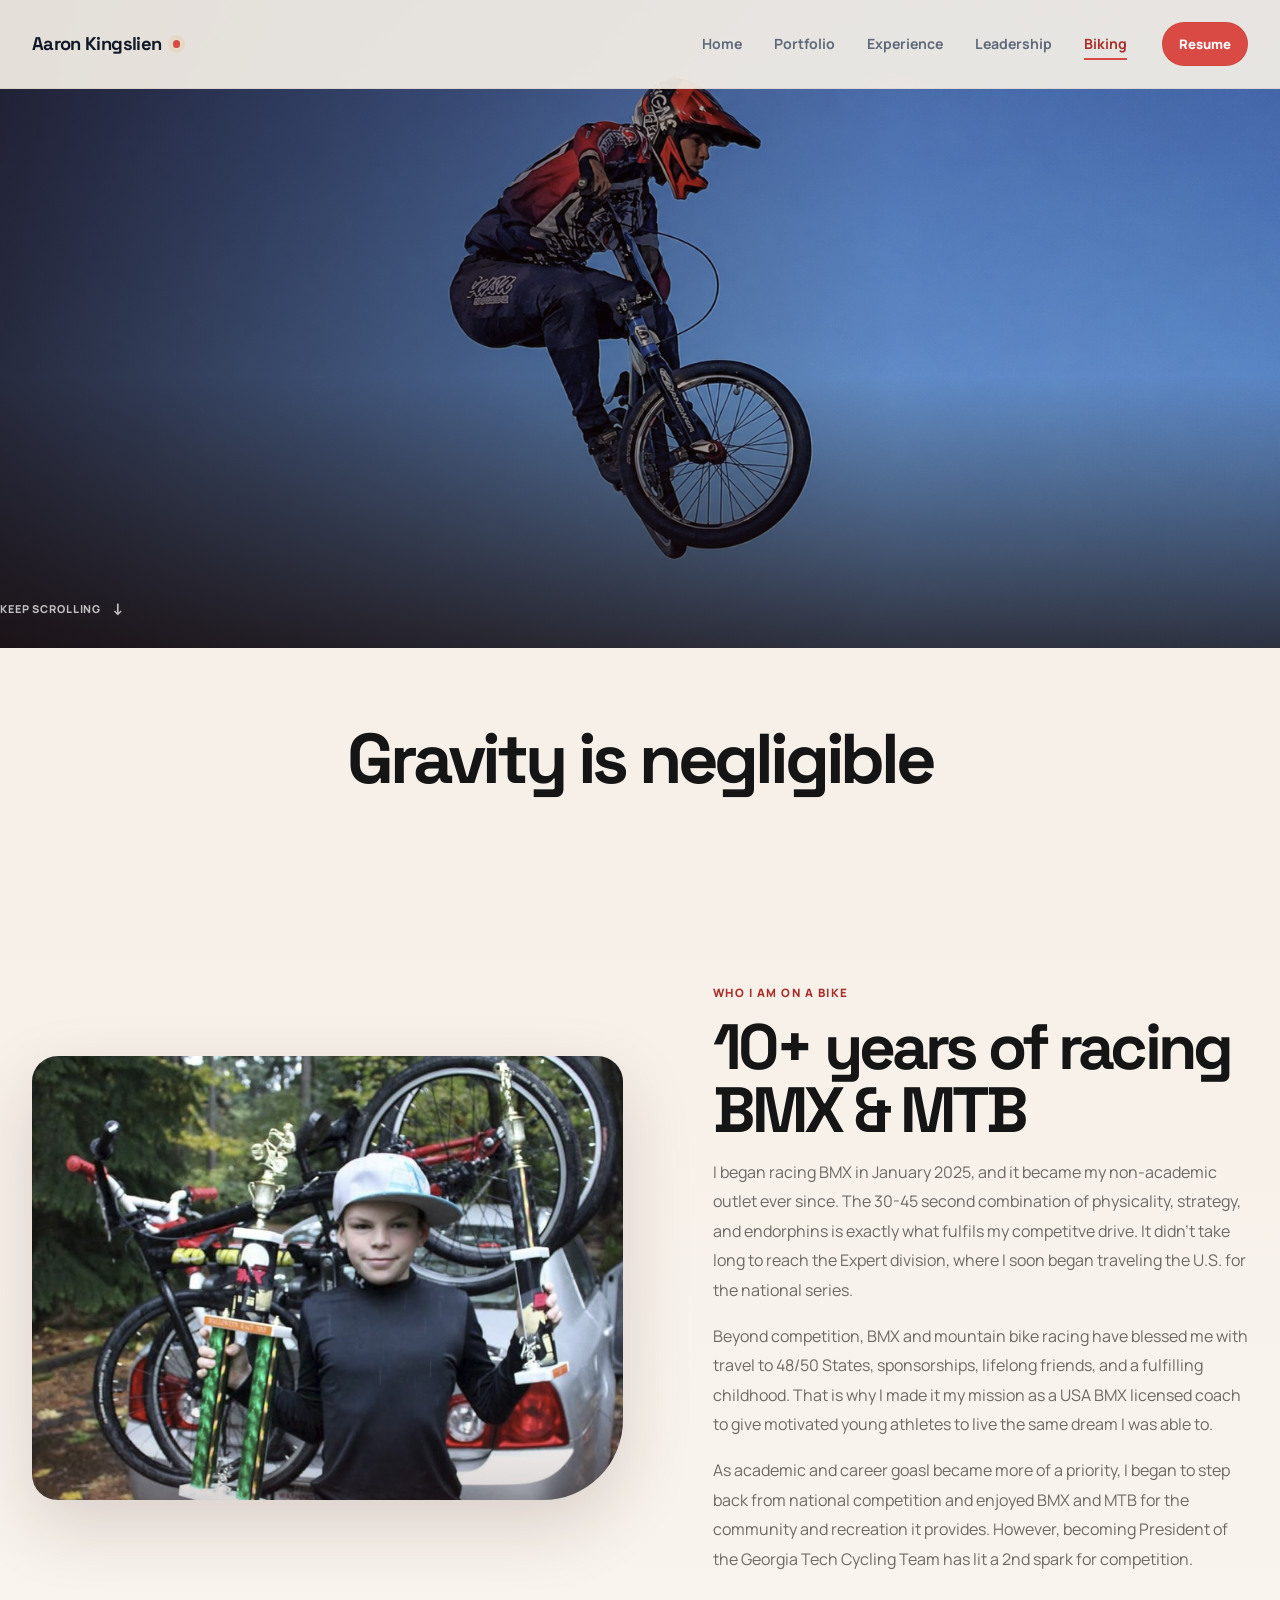
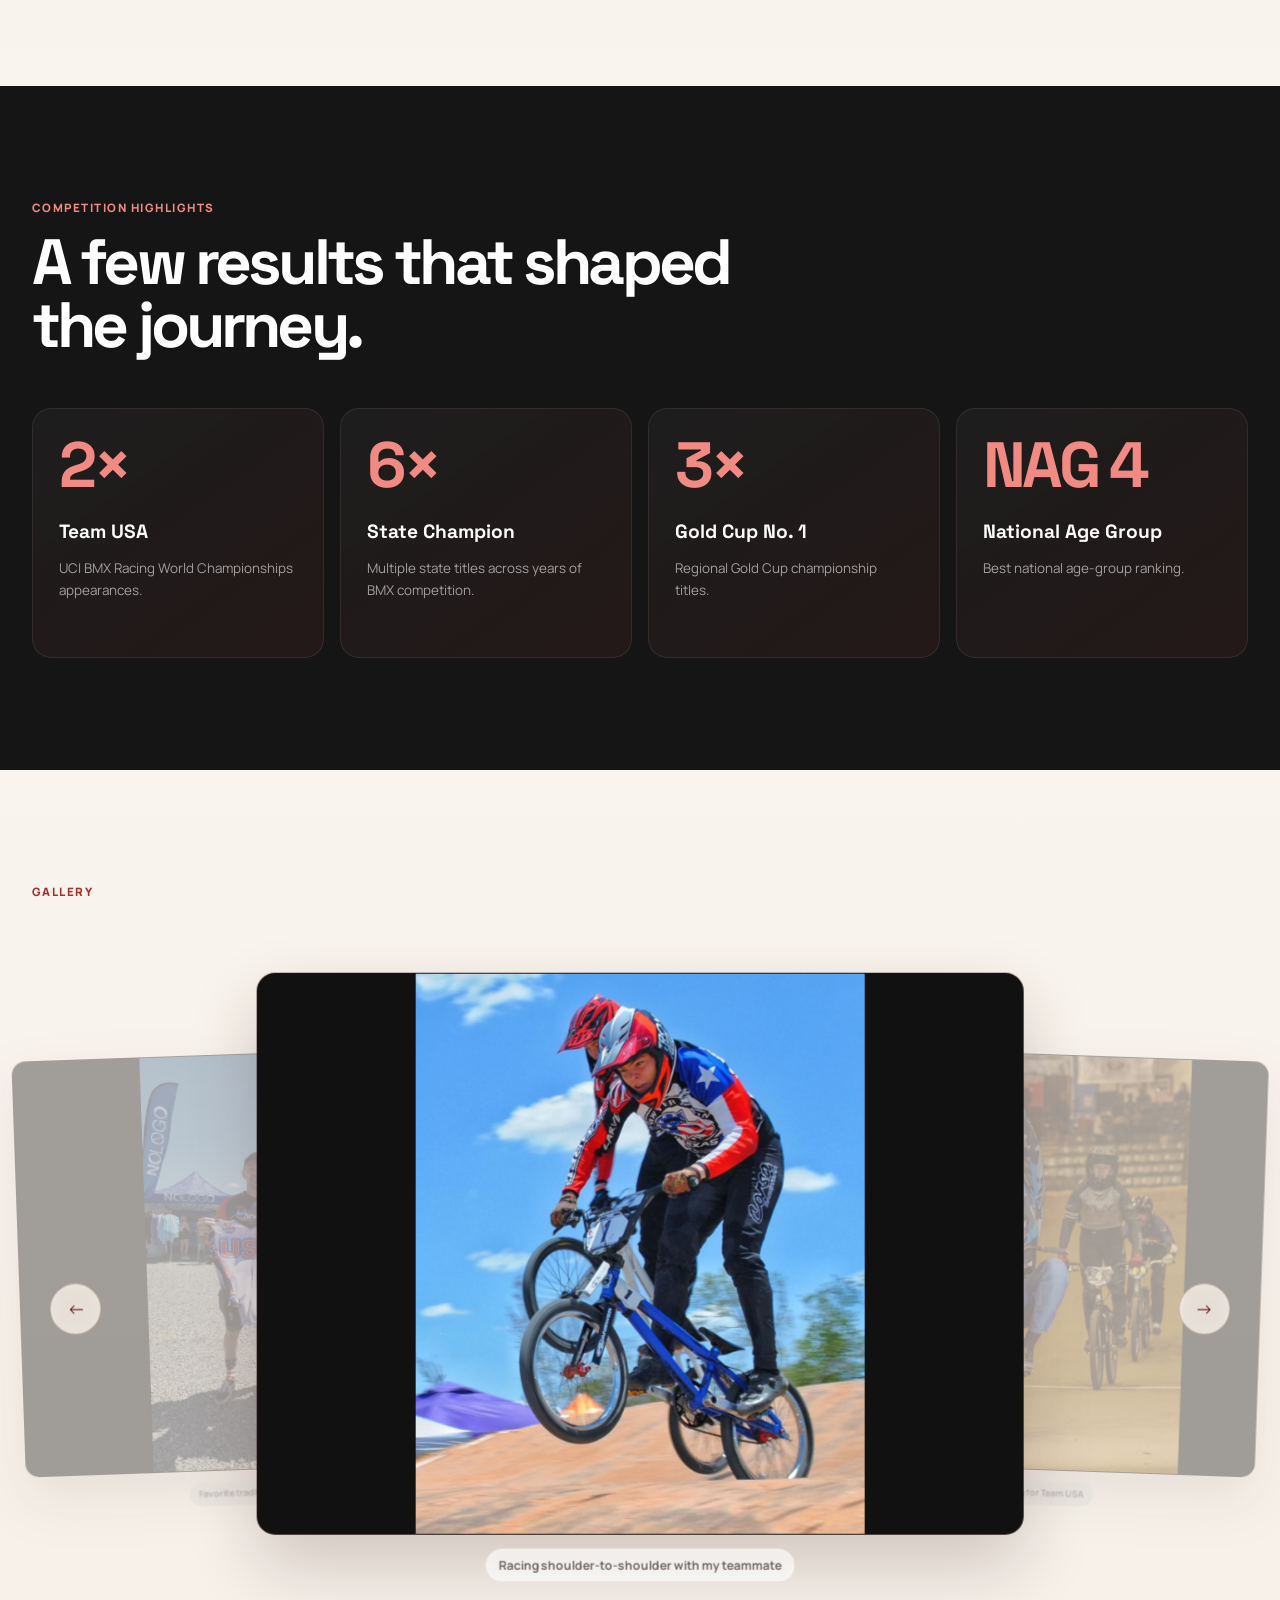
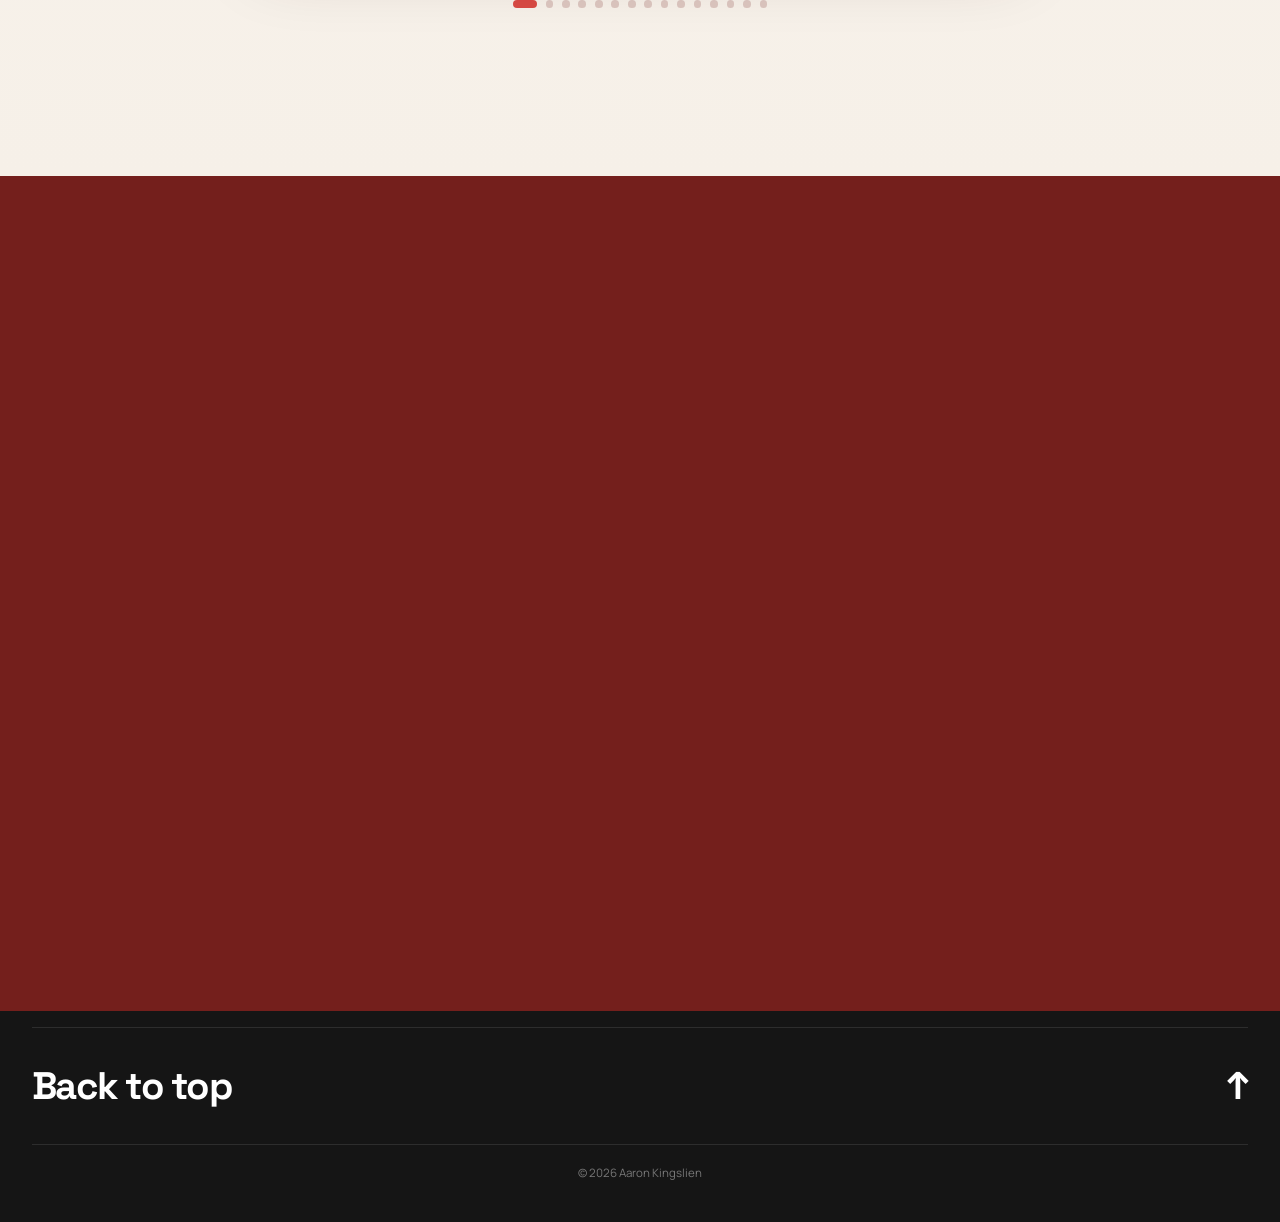
==== biking/index.html @ 7bcaa2c6 "Uploaded from VS Code" ====
<!DOCTYPE html>
<html lang="en">
<head>
    <meta charset="UTF-8">

    <meta
        name="viewport"
        content="width=device-width, initial-scale=1.0"
    >

    <meta
        name="description"
        content="Aaron Kingslien BMX and mountain biking highlights, competition history, riding gallery, and YouTube passion project."
    >

    <title>Biking | Aaron Kingslien</title>

    <link rel="preconnect" href="https://fonts.googleapis.com">
    <link rel="preconnect" href="https://fonts.gstatic.com" crossorigin>

    <link
        href="https://fonts.googleapis.com/css2?family=Manrope:wght@400;500;600;700&family=Space+Grotesk:wght@500;600;700&display=swap"
        rel="stylesheet"
    >

    <link rel="stylesheet" href="../style.css">
    <link rel="stylesheet" href="../mediaqueries.css">
    <link rel="stylesheet" href="./biking.css">

    <script src="../script.js" defer></script>
    <script src="./biking.js" defer></script>
</head>

<body class="biking-page">
    <a class="skip-link" href="#main-content">
        Skip to main content
    </a>

    <header class="site-header biking-header" id="site-header">
        <nav class="navbar container" aria-label="Primary navigation">
            <a class="site-logo" href="../" aria-label="Aaron Kingslien home">
                <span class="site-logo__name">Aaron Kingslien</span>
                <span class="site-logo__mark" aria-hidden="true"></span>
            </a>

            <button
                class="menu-toggle"
                type="button"
                aria-label="Open navigation menu"
                aria-expanded="false"
                aria-controls="primary-menu"
            >
                <span></span>
                <span></span>
                <span></span>
            </button>

            <div class="nav-menu" id="primary-menu">
                <ul class="nav-links">
                    <li><a class="nav-link" href="../">Home</a></li>
                    <li><a class="nav-link" href="../portfolio/">Portfolio</a></li>
                    <li><a class="nav-link" href="../experience/">Experience</a></li>
                    <li><a class="nav-link" href="../leadership/">Leadership</a></li>
                    <li>
                        <a
                            class="nav-link active"
                            href="./"
                            aria-current="page"
                        >
                            Biking
                        </a>
                    </li>
                </ul>

                <a
                    class="nav-resume"
                    href="../assets/Aaron_Kingslien_Resume.pdf"
                    target="_blank"
                    rel="noopener noreferrer"
                >
                    Resume
                </a>
            </div>
        </nav>
    </header>

    <main id="main-content">

        <!-- =====================================================
             HERO IMAGE
        ====================================================== -->

        <section class="bike-hero" id="top">
            <div class="bike-hero__image-wrap">
                <img
                    class="bike-hero__image"
                    src="../assets/Profile_Expanded.png"
                    alt="Aaron Kingslien racing BMX"
                >

                <div class="bike-hero__overlay" aria-hidden="true"></div>

                <a
                    class="bike-hero__scroll"
                    href="#bike-story"
                    aria-label="Scroll to biking story"
                >
                    <span>Keep scrolling</span>
                    <span class="bike-hero__scroll-arrow" aria-hidden="true">↓</span>
                </a>
            </div>
        </section>

         <!-- =====================================================
             HERO STATEMENT
        ====================================================== -->

        <section class="bike-statement">
            <div class="container">
                <h1>
                    Gravity is negligible
                </h1>
            </div>
        </section>

        <!-- =====================================================
             WHO I AM ON A BIKE
        ====================================================== -->

        <section class="bike-story section" id="bike-story">
            <div class="container">
                <div class="bike-story__layout">

                    <div class="bike-story__visual reveal">
                        <figure class="bike-story__image-wrap">
                            <img
                                class="bike-story__image"
                                src="../assets/Little_Aaron_BMX.png"
                                alt="Aaron Kingslien riding BMX"
                                loading="lazy"
                            >
                        </figure>
                    </div>

                    <div class="bike-story__content reveal">
                        <p class="bike-section-kicker">
                            Who I am on a bike
                        </p>

                        <h2>
                            10+ years of racing BMX & MTB
                        </h2>

                        <p>
                            I began racing BMX in January 2025, and it became my non-academic
                            outlet ever since. The 30-45 second combination of physicality, strategy,
                            and endorphins is exactly what fulfils my competitve drive. It didn't take
                            long to reach the Expert division, where I soon began traveling the U.S.
                            for the national series.
                        </p>

                        <p>
                            Beyond competition, BMX and mountain bike racing have blessed me with
                            travel to 48/50 States, sponsorships, lifelong friends, and a fulfilling childhood.
                            That is why I made it my mission as a USA BMX licensed coach to give
                            motivated young athletes to live the same dream I was able to.
                        </p>

                        <p>
                            As academic and career goasl became more of a priority, I began to step back
                            from national competition and enjoyed BMX and MTB for the community and
                            recreation it provides. However, becoming President of the Georgia Tech
                            Cycling Team has lit a 2nd spark for competition.
                        </p>
                    </div>

                </div>
            </div>
        </section>


        <!-- =====================================================
             COMPETITION HIGHLIGHTS
        ====================================================== -->

        <section class="bike-highlights section">
            <div class="container">
                <div class="bike-section-heading reveal">
                    <p class="bike-section-kicker">
                        Competition highlights
                    </p>

                    <h2>
                        A few results that shaped the journey.
                    </h2>
                </div>

                <div class="bike-highlights__grid">

                    <article class="bike-highlight-card reveal">
                        <span class="bike-highlight-card__value">
                            2×
                        </span>

                        <h3>
                            Team USA
                        </h3>

                        <p>
                            UCI BMX Racing World Championships appearances.
                        </p>
                    </article>

                    <article class="bike-highlight-card reveal">
                        <span class="bike-highlight-card__value">
                            6×
                        </span>

                        <h3>
                            State Champion
                        </h3>

                        <p>
                            Multiple state titles across years of BMX competition.
                        </p>
                    </article>

                    <article class="bike-highlight-card reveal">
                        <span class="bike-highlight-card__value">
                            3×
                        </span>

                        <h3>
                            Gold Cup No. 1
                        </h3>

                        <p>
                            Regional Gold Cup championship titles.
                        </p>
                    </article>

                    <article class="bike-highlight-card reveal">
                        <span class="bike-highlight-card__value">
                            NAG 4
                        </span>

                        <h3>
                            National Age Group
                        </h3>

                        <p>
                            Best national age-group ranking.
                        </p>
                    </article>

                </div>
            </div>
        </section>


        <!-- =====================================================
             GALLERY
        ====================================================== -->

        <section class="bike-gallery section">
            <div class="container">
                <div class="bike-section-heading reveal">
                    <p class="bike-section-kicker">
                        Gallery
                    </p>
                </div>

                <div
                    class="bike-carousel reveal"
                    data-bike-carousel
                    aria-label="Biking photo gallery"
                >
                    <button
                        class="bike-carousel__button bike-carousel__button--previous"
                        type="button"
                        aria-label="Show previous image"
                        data-bike-previous
                    >
                        ←
                    </button>

                    <div class="bike-carousel__stage">

                        <figure class="bike-carousel__slide is-active">
                            <div class="bike-carousel__image-wrap">
                                <img
                                    src="../assets/BMX_Battle_With_Trevor.jpg"
                                    alt="BMX race action"
                                    loading="lazy"
                                >
                            </div>

                            <figcaption>
                                Racing shoulder-to-shoulder with my teammate
                            </figcaption>
                        </figure>

                        <figure class="bike-carousel__slide is-next">
                            <div class="bike-carousel__image-wrap">
                                <img
                                    src="../assets/BMX_Worlds_Qualfier_Finish_Line.jpg"
                                    alt="Georgia Tech Cycling"
                                    loading="lazy"
                                >
                            </div>

                            <figcaption>
                                Crossing the finish line after qualifying for Team USA
                            </figcaption>
                        </figure>

                        <figure class="bike-carousel__slide is-hidden">
                            <div class="bike-carousel__image-wrap">
                                <img
                                    src="../assets/Team_GHY.jpg"
                                    alt="BMX coaching"
                                    loading="lazy"
                                >
                            </div>

                            <figcaption>
                                My first Team/Sponsor: GHY Bikes
                            </figcaption>
                        </figure>

                        <figure class="bike-carousel__slide is-hidden">
                            <div class="bike-carousel__image-wrap">
                                <img
                                    src="../assets/Capital_City_Jumping_Over_Kids_Image.png"
                                    alt="Mountain biking and BMX riding"
                                    loading="lazy"
                                >
                            </div>

                            <figcaption>
                                Fulfilling a reccomendation after a coaching session
                            </figcaption>
                        </figure>

                        <figure class="bike-carousel__slide is-previous">
                            <div class="bike-carousel__image-wrap">
                                <img
                                    src="../assets/BMX_Oklahoma_Pro_Set_Jump.jpg"
                                    alt="Cycling competition"
                                    loading="lazy"
                                >
                            </div>

                            <figcaption>
                                My First Gold Cup Championship Title
                            </figcaption>
                        </figure>

                        <figure class="bike-carousel__slide is-previous">
                            <div class="bike-carousel__image-wrap">
                                <img
                                    src="../assets/BMX_With_Mom_1.jpg"
                                    alt="Cycling competition"
                                    loading="lazy"
                                >
                            </div>

                            <figcaption>
                                Biggest accomplishment: convincing my mom to ride the track
                            </figcaption>
                        </figure>

                        <figure class="bike-carousel__slide is-previous">
                            <div class="bike-carousel__image-wrap">
                                <img
                                    src="../assets/First_Year_On_Cruiser_Manual.jpg"
                                    alt="Cycling competition"
                                    loading="lazy"
                                >
                            </div>

                            <figcaption>
                                Learning how to manual (wheelie) on the race track
                            </figcaption>
                        </figure>

                        <figure class="bike-carousel__slide is-previous">
                            <div class="bike-carousel__image-wrap">
                                <img
                                    src="../assets/GHY_Bermsled_Race.JPG"
                                    alt="Cycling competition"
                                    loading="lazy"
                                >
                            </div>

                            <figcaption>
                                Riding as a poop emoji for a Halloween Race
                            </figcaption>
                        </figure>

                        <figure class="bike-carousel__slide is-previous">
                            <div class="bike-carousel__image-wrap">
                                <img
                                    src="../assets/Corner_With_Ian.JPG"
                                    alt="Cycling competition"
                                    loading="lazy"
                                >
                            </div>

                            <figcaption>
                                Cornering action shot
                            </figcaption>
                        </figure>

                        <figure class="bike-carousel__slide is-previous">
                            <div class="bike-carousel__image-wrap">
                                <img
                                    src="../assets/Muddy_Seatac_Halloween_Race_1.JPG"
                                    alt="Cycling competition"
                                    loading="lazy"
                                >
                            </div>

                            <figcaption>
                                Rain or shine
                            </figcaption>
                        </figure>

                        <figure class="bike-carousel__slide is-previous">
                            <div class="bike-carousel__image-wrap">
                                <img
                                    src="../assets/Redmond_Bike_Park_16.jpg"
                                    alt="Cycling competition"
                                    loading="lazy"
                                >
                            </div>

                            <figcaption>
                                In the woods
                            </figcaption>
                        </figure>

                        <figure class="bike-carousel__slide is-previous">
                            <div class="bike-carousel__image-wrap">
                                <img
                                    src="../assets/Snowy_National_Win.jpg"
                                    alt="Cycling competition"
                                    loading="lazy"
                                >
                            </div>

                            <figcaption>
                                Or even in the snow
                            </figcaption>
                        </figure>

                        <figure class="bike-carousel__slide is-previous">
                            <div class="bike-carousel__image-wrap">
                                <img
                                    src="../assets/Good_Gate_Form.jpg"
                                    alt="Cycling competition"
                                    loading="lazy"
                                >
                            </div>

                            <figcaption>
                                How we start our races
                            </figcaption>
                        </figure>

                        <figure class="bike-carousel__slide is-previous">
                            <div class="bike-carousel__image-wrap">
                                <img
                                    src="../assets/Texas_Double_State_Champion.jpg"
                                    alt="Cycling competition"
                                    loading="lazy"
                                >
                            </div>

                            <figcaption>
                                Doubling up Texas State Championships
                            </figcaption>
                        </figure>

                        <figure class="bike-carousel__slide is-previous">
                            <div class="bike-carousel__image-wrap">
                                <img
                                    src="../assets/2024_BMX_Worlds_France.jpg"
                                    alt="Cycling competition"
                                    loading="lazy"
                                >
                            </div>

                            <figcaption>
                                Favorite tradition: world championship jersey swap
                            </figcaption>
                        </figure>

                    </div>

                    <button
                        class="bike-carousel__button bike-carousel__button--next"
                        type="button"
                        aria-label="Show next image"
                        data-bike-next
                    >
                        →
                    </button>

                    <div
                        class="bike-carousel__dots"
                        data-bike-dots
                        aria-label="Gallery image position"
                    ></div>
                </div>
            </div>
        </section>


        <!-- =====================================================
             YOUTUBE
        ====================================================== -->

        <section class="bike-youtube section">
            <div class="container">
                <div class="bike-youtube__card reveal">

                    <div class="bike-youtube__content">
                        <p class="bike-section-kicker">
                            YouTube
                        </p>

                        <h2>
                            A passion project built around riding.
                        </h2>

                        <p>
                            When I first started racing the national series, I used
                            gopro footage to track my race weekends, trying my best to
                            capture my greatest wins (and crashes). After a 9 year hiatus,
                            I am finally making my return, documenting my attempt to get back
                            to where I once in BMX while sharing my journey in collegiate MTB
                            racing. It is a creative project first and foremost, which is something
                            I do out of the love of the sport and the process of documenting it.
                        </p>

                        <a
                            class="bike-youtube__link"
                            href="https://www.youtube.com/@AaronKingslienBMX"
                            target="_blank"
                            rel="noopener noreferrer"
                        >
                            Visit Aaron Kingslien BMX
                            <span aria-hidden="true">↗</span>
                        </a>
                    </div>

                    <div class="bike-youtube__graphic" aria-hidden="true">
                        <span class="bike-youtube__play">
                            ▶
                        </span>
                    </div>

                </div>
            </div>
        </section>

    </main>


    <!-- =====================================================
         BACK TO TOP
    ====================================================== -->

    <footer class="bike-footer">
        <div class="container">
            <a class="bike-back-to-top" href="#top">
                <span>Back to top</span>
                <span aria-hidden="true">↑</span>
            </a>

            <p>
                © <span id="current-year">2026</span> Aaron Kingslien
            </p>
        </div>
    </footer>
</body>
</html>
---- style.css ----
/* =========================================================
   AARON KINGSLIEN — SHARED WEBSITE STYLES
   ========================================================= */


/* -------------------------
   DESIGN VARIABLES
------------------------- */

:root {
    --color-background: #f7f8fa;
    --color-surface: #ffffff;
    --color-surface-soft: #edf1f5;
    --color-text: #111827;
    --color-text-soft: #606979;
    --color-text-light: #7d8796;
    --color-border: #dce2e9;
    --color-border-dark: #bbc5d1;

    --color-primary: #17365f;
    --color-primary-light: #285784;
    --color-primary-dark: #071625;
    --color-accent: #d5aa32;

    --color-white: #ffffff;

    --font-body: "Manrope", sans-serif;
    --font-heading: "Space Grotesk", sans-serif;

    --container-width: 1240px;
    --container-padding: 2rem;

    --section-spacing: 7rem;

    --radius-small: 0.75rem;
    --radius-medium: 1.25rem;
    --radius-large: 2rem;

    --shadow-small:
        0 12px 30px rgba(15, 35, 55, 0.07);

    --shadow-medium:
        0 24px 60px rgba(15, 35, 55, 0.12);

    --shadow-large:
        0 32px 80px rgba(15, 35, 55, 0.15);

    --transition-fast: 180ms ease;
    --transition-standard: 320ms cubic-bezier(0.2, 0.7, 0.2, 1);
}


/* -------------------------
   RESET
------------------------- */

*,
*::before,
*::after {
    box-sizing: border-box;
    margin: 0;
    padding: 0;
}

html {
    scroll-behavior: smooth;
    scroll-padding-top: 6rem;
}

body {
    min-width: 320px;
    overflow-x: hidden;
    background: var(--color-background);
    color: var(--color-text);
    font-family: var(--font-body);
    font-size: 1rem;
    line-height: 1.7;
    -webkit-font-smoothing: antialiased;
    text-rendering: optimizeLegibility;
}

body.menu-open {
    overflow: hidden;
}

img,
picture,
svg,
video {
    display: block;
    max-width: 100%;
}

button,
input,
textarea,
select {
    font: inherit;
}

button {
    border: 0;
}

a {
    color: inherit;
    text-decoration: none;
}

ul,
ol {
    list-style: none;
}

::selection {
    background: var(--color-primary);
    color: var(--color-white);
}


/* -------------------------
   ACCESSIBILITY
------------------------- */

.skip-link {
    position: fixed;
    top: 1rem;
    left: 1rem;
    z-index: 9999;
    padding: 0.8rem 1rem;
    border-radius: var(--radius-small);
    background: var(--color-primary-dark);
    color: var(--color-white);
    font-weight: 700;
    transform: translateY(-180%);
    transition: transform var(--transition-fast);
}

.skip-link:focus {
    transform: translateY(0);
}

:focus-visible {
    outline: 3px solid rgba(213, 170, 50, 0.65);
    outline-offset: 4px;
}


/* -------------------------
   GLOBAL LAYOUT
------------------------- */

.container {
    width: min(
        calc(100% - (var(--container-padding) * 2)),
        var(--container-width)
    );
    margin-inline: auto;
}

.section {
    position: relative;
    padding-block: var(--section-spacing);
}

.eyebrow {
    display: flex;
    align-items: center;
    gap: 0.75rem;
    margin-bottom: 1rem;
    color: var(--color-primary-light);
    font-size: 0.76rem;
    font-weight: 800;
    letter-spacing: 0.15em;
    line-height: 1.4;
    text-transform: uppercase;
}

.eyebrow::before {
    width: 2rem;
    height: 2px;
    background: var(--color-accent);
    content: "";
}

.section-heading {
    max-width: 790px;
    margin-bottom: 3.25rem;
}

.section-heading--split {
    display: grid;
    grid-template-columns: minmax(0, 1.1fr) minmax(280px, 0.75fr);
    gap: 5rem;
    align-items: end;
    max-width: none;
}

.section-title {
    max-width: 850px;
    font-family: var(--font-heading);
    font-size: clamp(2.4rem, 4.2vw, 4.2rem);
    font-weight: 600;
    letter-spacing: -0.055em;
    line-height: 1.03;
}

.section-summary {
    max-width: 650px;
    color: var(--color-text-soft);
    font-size: 1.02rem;
    line-height: 1.85;
}

.section-action {
    display: flex;
    justify-content: center;
    margin-top: 3rem;
}


/* -------------------------
   BUTTONS AND LINKS
------------------------- */

.button {
    display: inline-flex;
    min-height: 3.25rem;
    align-items: center;
    justify-content: center;
    gap: 0.75rem;
    padding: 0.85rem 1.35rem;
    border: 1px solid transparent;
    border-radius: 999px;
    font-size: 0.88rem;
    font-weight: 800;
    line-height: 1;
    transition:
        color var(--transition-standard),
        background-color var(--transition-standard),
        border-color var(--transition-standard),
        box-shadow var(--transition-standard),
        transform var(--transition-standard);
}

.button:hover {
    transform: translateY(-3px);
}

.button span {
    transition: transform var(--transition-standard);
}

.button:hover span {
    transform: translateX(3px);
}

.button--primary {
    background: var(--color-primary);
    color: var(--color-white);
    box-shadow: 0 12px 24px rgba(23, 54, 95, 0.18);
}

.button--primary:hover {
    background: var(--color-primary-dark);
    box-shadow: 0 18px 34px rgba(23, 54, 95, 0.25);
}

.button--secondary {
    border-color: var(--color-border-dark);
    background: rgba(255, 255, 255, 0.72);
    color: var(--color-text);
}

.button--secondary:hover {
    border-color: var(--color-primary);
    background: var(--color-white);
    color: var(--color-primary);
    box-shadow: var(--shadow-small);
}

.button--light {
    background: var(--color-white);
    color: var(--color-primary-dark);
}

.button--light:hover {
    background: #edf4fb;
}

.button--outline-light {
    border-color: rgba(255, 255, 255, 0.38);
    color: var(--color-white);
}

.button--outline-light:hover {
    border-color: var(--color-white);
    background: rgba(255, 255, 255, 0.08);
}

.text-link {
    display: inline-flex;
    align-items: center;
    gap: 0.65rem;
    color: var(--color-primary);
    font-size: 0.88rem;
    font-weight: 800;
    transition:
        color var(--transition-fast),
        gap var(--transition-standard);
}

.text-link:hover {
    gap: 0.95rem;
    color: var(--color-primary-dark);
}


/* -------------------------
   HEADER AND NAVIGATION
------------------------- */

.site-header {
    position: fixed;
    top: 0;
    right: 0;
    left: 0;
    z-index: 1000;
    border-bottom: 1px solid transparent;
    transition:
        background-color var(--transition-standard),
        border-color var(--transition-standard),
        box-shadow var(--transition-standard);
}

.site-header.scrolled {
    border-color: rgba(188, 197, 209, 0.5);
    background: rgba(247, 248, 250, 0.9);
    box-shadow: 0 8px 28px rgba(17, 24, 39, 0.05);
    backdrop-filter: blur(18px);
    -webkit-backdrop-filter: blur(18px);
}

.navbar {
    display: flex;
    min-height: 5.5rem;
    align-items: center;
    justify-content: space-between;
    gap: 2rem;
}

.site-logo {
    position: relative;
    z-index: 10;
    display: inline-flex;
    align-items: center;
    gap: 0.7rem;
    color: var(--color-text);
    font-family: var(--font-heading);
    font-size: 1.15rem;
    font-weight: 700;
    letter-spacing: -0.035em;
}

.site-logo__mark {
    width: 0.47rem;
    height: 0.47rem;
    border-radius: 50%;
    background: var(--color-accent);
    box-shadow: 0 0 0 5px rgba(213, 170, 50, 0.13);
}

.nav-menu {
    display: flex;
    align-items: center;
    gap: 2.2rem;
}

.nav-links {
    display: flex;
    align-items: center;
    gap: 2rem;
}

.nav-link {
    position: relative;
    padding-block: 0.4rem;
    color: var(--color-text-soft);
    font-size: 0.88rem;
    font-weight: 700;
    transition: color var(--transition-fast);
}

.nav-link::after {
    position: absolute;
    right: 0;
    bottom: 0;
    left: 0;
    height: 2px;
    background: var(--color-accent);
    content: "";
    transform: scaleX(0);
    transform-origin: right;
    transition: transform var(--transition-standard);
}

.nav-link:hover,
.nav-link.active {
    color: var(--color-primary);
}

.nav-link:hover::after,
.nav-link.active::after {
    transform: scaleX(1);
    transform-origin: left;
}

.nav-resume {
    display: inline-flex;
    min-height: 2.75rem;
    align-items: center;
    padding: 0.6rem 1rem;
    border: 1px solid var(--color-border-dark);
    border-radius: 999px;
    font-size: 0.82rem;
    font-weight: 800;
    transition:
        color var(--transition-standard),
        background-color var(--transition-standard),
        border-color var(--transition-standard),
        transform var(--transition-standard);
}

.nav-resume:hover {
    border-color: var(--color-primary);
    background: var(--color-primary);
    color: var(--color-white);
    transform: translateY(-2px);
}

.menu-toggle {
    display: none;
    position: relative;
    z-index: 10;
    width: 2.8rem;
    height: 2.8rem;
    align-items: center;
    justify-content: center;
    border-radius: 50%;
    background: transparent;
    cursor: pointer;
}

.menu-toggle span {
    position: absolute;
    width: 1.45rem;
    height: 2px;
    border-radius: 999px;
    background: var(--color-text);
    transition:
        top var(--transition-standard),
        transform var(--transition-standard),
        opacity var(--transition-standard);
}

.menu-toggle span:nth-child(1) {
    top: 0.88rem;
}

.menu-toggle span:nth-child(2) {
    top: 1.35rem;
}

.menu-toggle span:nth-child(3) {
    top: 1.82rem;
}

.menu-toggle.open span:nth-child(1) {
    top: 1.35rem;
    transform: rotate(45deg);
}

.menu-toggle.open span:nth-child(2) {
    opacity: 0;
}

.menu-toggle.open span:nth-child(3) {
    top: 1.35rem;
    transform: rotate(-45deg);
}


/* -------------------------
   HERO
------------------------- */

.hero {
    display: flex;
    min-height: 100svh;
    align-items: center;
    overflow: hidden;
    padding-top: 7.8rem;
    padding-bottom: 3rem;
}

.hero__background {
    position: absolute;
    inset: 0;
    z-index: -2;
    overflow: hidden;
    pointer-events: none;
}

.hero__grid {
    position: absolute;
    inset: 0;
    opacity: 0.4;
    background-image:
        linear-gradient(
            rgba(23, 54, 95, 0.045) 1px,
            transparent 1px
        ),
        linear-gradient(
            90deg,
            rgba(23, 54, 95, 0.045) 1px,
            transparent 1px
        );
    background-size: 54px 54px;
    mask-image:
        linear-gradient(
            to bottom,
            rgba(0, 0, 0, 0.8),
            transparent 90%
        );
}

.hero__orb {
    position: absolute;
    border-radius: 50%;
    filter: blur(5px);
}

.hero__orb--one {
    top: 10%;
    right: -11rem;
    width: 32rem;
    height: 32rem;
    background:
        radial-gradient(
            circle,
            rgba(40, 87, 132, 0.16),
            rgba(40, 87, 132, 0)
        );
}

.hero__orb--two {
    bottom: -17rem;
    left: 15%;
    width: 30rem;
    height: 30rem;
    background:
        radial-gradient(
            circle,
            rgba(213, 170, 50, 0.12),
            rgba(213, 170, 50, 0)
        );
}

.hero__layout {
    display: grid;
    grid-template-columns: minmax(0, 1.08fr) minmax(360px, 0.78fr);
    gap: clamp(4rem, 7vw, 7rem);
    align-items: center;
}

.hero__content {
    position: relative;
    z-index: 2;
}

.hero__title {
    max-width: 760px;
    font-family: var(--font-heading);
    font-size: clamp(3.15rem, 5.4vw, 5.6rem);
    font-weight: 600;
    letter-spacing: -0.068em;
    line-height: 0.97;
}

.hero__description {
    max-width: 700px;
    margin-top: 1.6rem;
    color: var(--color-text-soft);
    font-size: clamp(1rem, 1.25vw, 1.15rem);
    line-height: 1.8;
}

.hero__actions {
    display: flex;
    flex-wrap: wrap;
    gap: 1rem;
    margin-top: 1.9rem;
}

.hero__links {
    display: flex;
    flex-wrap: wrap;
    align-items: center;
    gap: 0.85rem;
    margin-top: 1.5rem;
    color: var(--color-text-soft);
    font-size: 0.82rem;
    font-weight: 700;
}

.hero__links a {
    transition: color var(--transition-fast);
}

.hero__links a:hover {
    color: var(--color-primary);
}

.hero__links > span {
    width: 3px;
    height: 3px;
    border-radius: 50%;
    background: var(--color-border-dark);
}

.hero__visual {
    display: flex;
    justify-content: flex-end;
}

.hero__image-frame {
    position: relative;
    width: min(100%, 450px);
    aspect-ratio: 4 / 5;
    overflow: hidden;
    border-radius: 2rem 2rem 7rem 2rem;
    background: var(--color-surface-soft);
    box-shadow: var(--shadow-large);
}

.hero__image-frame::after {
    position: absolute;
    inset: 0;
    background:
        linear-gradient(
            to top,
            rgba(4, 19, 33, 0.18),
            transparent 38%
        );
    content: "";
    pointer-events: none;
}

.hero__image {
    width: 100%;
    height: 100%;
    object-fit: cover;
    object-position: center;
}


/* -------------------------
   FEATURED PORTFOLIO
------------------------- */

.featured-work {
    background: var(--color-surface);
}

.portfolio-grid {
    display: grid;
    grid-template-columns: repeat(2, minmax(0, 1fr));
    gap: 1.5rem;
}

.portfolio-card {
    display: flex;
    min-height: 100%;
    flex-direction: column;
    overflow: hidden;
    border: 1px solid var(--color-border);
    border-radius: var(--radius-medium);
    background: var(--color-background);
    transition:
        border-color var(--transition-standard),
        box-shadow var(--transition-standard),
        transform var(--transition-standard);
}

.portfolio-card:hover {
    border-color: rgba(23, 54, 95, 0.28);
    box-shadow: var(--shadow-medium);
    transform: translateY(-6px);
}

.portfolio-card__image-wrap {
    aspect-ratio: 16 / 10;
    overflow: hidden;
    background: var(--color-surface-soft);
}

.portfolio-card__image {
    width: 100%;
    height: 100%;
    object-fit: cover;
    object-position: center;
    transition: transform 700ms cubic-bezier(0.2, 0.7, 0.2, 1);
}

.portfolio-card:hover .portfolio-card__image {
    transform: scale(1.045);
}

.portfolio-card__body {
    display: flex;
    flex: 1;
    flex-direction: column;
    align-items: flex-start;
    padding: 1.7rem;
}

.portfolio-card__meta {
    display: flex;
    flex-wrap: wrap;
    gap: 0.5rem;
}

.portfolio-card__meta span {
    padding: 0.35rem 0.55rem;
    border: 1px solid var(--color-border);
    border-radius: 999px;
    color: var(--color-primary-light);
    font-size: 0.64rem;
    font-weight: 800;
    letter-spacing: 0.07em;
    line-height: 1;
    text-transform: uppercase;
}

.portfolio-card h3 {
    margin-top: 1.2rem;
    font-family: var(--font-heading);
    font-size: clamp(1.55rem, 2.4vw, 2.15rem);
    letter-spacing: -0.042em;
    line-height: 1.12;
}

.portfolio-card__body > p {
    margin-top: 0.9rem;
    color: var(--color-text-soft);
    font-size: 0.9rem;
    line-height: 1.75;
}

.portfolio-card__metrics {
    display: grid;
    width: 100%;
    grid-template-columns: repeat(3, minmax(0, 1fr));
    gap: 0.8rem;
    margin-block: 1.6rem;
    padding-block: 1.1rem;
    border-top: 1px solid var(--color-border);
    border-bottom: 1px solid var(--color-border);
}

.portfolio-card__metrics span {
    display: flex;
    flex-direction: column;
    color: var(--color-text-light);
    font-size: 0.68rem;
    font-weight: 700;
    line-height: 1.45;
}

.portfolio-card__metrics strong {
    color: var(--color-primary);
    font-family: var(--font-heading);
    font-size: 1.05rem;
    letter-spacing: -0.03em;
}

.portfolio-card .text-link {
    margin-top: auto;
}


/* -------------------------
   EXPERIENCE
------------------------- */

.experience-preview {
    background: var(--color-background);
}

.experience-list {
    border-top: 1px solid var(--color-border-dark);
}

.experience-row {
    display: grid;
    grid-template-columns: 65px minmax(250px, 1.15fr) minmax(280px, 0.85fr) 50px;
    gap: 1.5rem;
    align-items: center;
    min-height: 130px;
    border-bottom: 1px solid var(--color-border);
    transition:
        background-color var(--transition-standard),
        padding var(--transition-standard);
}

.experience-row:hover {
    padding-inline: 1rem;
    background: var(--color-surface);
}

.experience-row__index {
    color: var(--color-text-light);
    font-family: var(--font-heading);
    font-size: 0.72rem;
    font-weight: 700;
    letter-spacing: 0.1em;
}

.experience-row__organization h3 {
    font-family: var(--font-heading);
    font-size: 1.25rem;
    letter-spacing: -0.03em;
}

.experience-row__organization p {
    margin-top: 0.2rem;
    color: var(--color-text-light);
    font-size: 0.79rem;
    font-weight: 600;
}

.experience-row__role {
    display: flex;
    flex-direction: column;
    gap: 0.25rem;
    color: var(--color-text-soft);
    font-size: 0.82rem;
}

.experience-row__role span:first-child {
    color: var(--color-text);
    font-weight: 800;
}

.experience-row__link {
    display: grid;
    width: 2.7rem;
    height: 2.7rem;
    place-items: center;
    border: 1px solid var(--color-border);
    border-radius: 50%;
    color: var(--color-primary);
    transition:
        color var(--transition-standard),
        background-color var(--transition-standard),
        border-color var(--transition-standard),
        transform var(--transition-standard);
}

.experience-row__link:hover {
    border-color: var(--color-primary);
    background: var(--color-primary);
    color: var(--color-white);
    transform: rotate(10deg);
}


/* -------------------------
   BEYOND ENGINEERING
------------------------- */

.beyond-engineering {
    overflow: hidden;
    background: var(--color-primary-dark);
    color: var(--color-white);
}

.beyond-engineering::before {
    position: absolute;
    top: -18rem;
    right: -16rem;
    width: 40rem;
    height: 40rem;
    border: 1px solid rgba(255, 255, 255, 0.07);
    border-radius: 50%;
    content: "";
}

.beyond-engineering .eyebrow {
    color: rgba(255, 255, 255, 0.65);
}

.beyond-engineering__layout {
    display: grid;
    grid-template-columns: minmax(0, 0.9fr) minmax(0, 1fr);
    gap: clamp(3rem, 7vw, 7rem);
    align-items: center;
}

.beyond-engineering__image-wrap {
    position: relative;
    aspect-ratio: 4 / 5;
    overflow: hidden;
    border-radius: var(--radius-large);
    background: #102942;
}

.beyond-engineering__image {
    width: 100%;
    height: 100%;
    object-fit: cover;
    object-position: center;
}

.beyond-engineering__image-wrap::after {
    position: absolute;
    inset: 0;
    background:
        linear-gradient(
            to top,
            rgba(3, 15, 28, 0.72),
            transparent 48%
        );
    content: "";
    pointer-events: none;
}

.beyond-engineering__caption {
    position: absolute;
    right: 1.5rem;
    bottom: 1.4rem;
    left: 1.5rem;
    z-index: 2;
    display: flex;
    justify-content: space-between;
    gap: 1rem;
    color: rgba(255, 255, 255, 0.78);
    font-size: 0.69rem;
    font-weight: 800;
    letter-spacing: 0.08em;
    text-transform: uppercase;
}

.beyond-engineering__content {
    position: relative;
    z-index: 2;
}

.beyond-engineering__content .section-title {
    color: var(--color-white);
}

.beyond-engineering__content > p {
    max-width: 660px;
    margin-top: 1.6rem;
    color: rgba(255, 255, 255, 0.68);
    font-size: 1rem;
    line-height: 1.9;
}

.beyond-engineering__stats {
    display: grid;
    grid-template-columns: repeat(3, minmax(0, 1fr));
    gap: 1rem;
    margin-block: 2.3rem;
    padding-block: 1.5rem;
    border-top: 1px solid rgba(255, 255, 255, 0.15);
    border-bottom: 1px solid rgba(255, 255, 255, 0.15);
}

.beyond-engineering__stats div {
    display: flex;
    flex-direction: column;
}

.beyond-engineering__stats strong {
    font-family: var(--font-heading);
    font-size: 2rem;
    letter-spacing: -0.05em;
}

.beyond-engineering__stats span {
    margin-top: 0.2rem;
    color: rgba(255, 255, 255, 0.55);
    font-size: 0.71rem;
    font-weight: 700;
}

.beyond-engineering__actions {
    display: flex;
    flex-wrap: wrap;
    align-items: center;
    gap: 1.5rem;
}

.beyond-engineering .button--primary {
    background: var(--color-accent);
    color: #17120a;
    box-shadow: none;
}

.beyond-engineering .button--primary:hover {
    background: #e4b83f;
}

.beyond-engineering .text-link {
    color: var(--color-white);
}


/* -------------------------
   CONTACT
------------------------- */

.contact-section {
    background: var(--color-background);
}

.contact-card {
    position: relative;
    display: grid;
    grid-template-columns: minmax(0, 1fr) auto;
    gap: 4rem;
    align-items: center;
    overflow: hidden;
    padding: clamp(2.5rem, 5vw, 4.5rem);
    border-radius: var(--radius-large);
    background:
        linear-gradient(
            130deg,
            var(--color-primary-dark),
            var(--color-primary)
        );
    color: var(--color-white);
    box-shadow: var(--shadow-large);
}

.contact-card::before,
.contact-card::after {
    position: absolute;
    border: 1px solid rgba(255, 255, 255, 0.08);
    border-radius: 50%;
    content: "";
}

.contact-card::before {
    top: -10rem;
    right: 10%;
    width: 24rem;
    height: 24rem;
}

.contact-card::after {
    right: -7rem;
    bottom: -9rem;
    width: 20rem;
    height: 20rem;
}

.contact-card__content,
.contact-card__actions {
    position: relative;
    z-index: 2;
}

.contact-card .eyebrow {
    color: rgba(255, 255, 255, 0.67);
}

.contact-card h2 {
    max-width: 760px;
    font-family: var(--font-heading);
    font-size: clamp(2.2rem, 4vw, 4rem);
    letter-spacing: -0.055em;
    line-height: 1.05;
}

.contact-card__content > p:last-child {
    max-width: 650px;
    margin-top: 1.1rem;
    color: rgba(255, 255, 255, 0.68);
}

.contact-card__actions {
    display: flex;
    flex-direction: column;
    gap: 0.85rem;
}


/* -------------------------
   MINIMAL FOOTER
------------------------- */

.minimal-footer {
    padding: 1rem 0 3rem;
    background: var(--color-background);
}

.minimal-footer .container {
    display: flex;
    flex-direction: column;
    align-items: center;
}

.back-to-top {
    display: inline-flex;
    flex-direction: column;
    align-items: center;
    gap: 0.75rem;
    padding: 1rem 2rem;
    color: var(--color-primary);
    font-family: var(--font-heading);
    font-size: clamp(1.35rem, 2.4vw, 2rem);
    font-weight: 700;
    letter-spacing: -0.035em;
    transition:
        color var(--transition-standard),
        transform var(--transition-standard);
}

.back-to-top:hover {
    color: var(--color-primary-dark);
    transform: translateY(-6px);
}

.back-to-top__arrow {
    display: grid;
    width: 3rem;
    height: 3rem;
    place-items: center;
    border: 1px solid var(--color-border-dark);
    border-radius: 50%;
    font-size: 1.2rem;
    transition:
        color var(--transition-standard),
        background-color var(--transition-standard),
        border-color var(--transition-standard);
}

.back-to-top:hover .back-to-top__arrow {
    border-color: var(--color-primary);
    background: var(--color-primary);
    color: var(--color-white);
}

.minimal-footer__copyright {
    margin-top: 1.5rem;
    color: var(--color-text-light);
    font-size: 0.72rem;
}


/* -------------------------
   BIDIRECTIONAL SCROLL REVEAL
------------------------- */

.reveal {
    opacity: 0;
    transform: translateY(34px);
    transition:
        opacity 700ms cubic-bezier(0.2, 0.7, 0.2, 1),
        transform 700ms cubic-bezier(0.2, 0.7, 0.2, 1);
    will-change: opacity, transform;
}

.reveal.is-visible {
    opacity: 1;
    transform: translateY(0);
}


/* -------------------------
   REDUCED MOTION
------------------------- */

@media (prefers-reduced-motion: reduce) {
    *,
    *::before,
    *::after {
        scroll-behavior: auto !important;
        animation-duration: 0.01ms !important;
        animation-iteration-count: 1 !important;
        transition-duration: 0.01ms !important;
    }

    .reveal {
        opacity: 1;
        transform: none;
    }
}
---- mediaqueries.css ----
/* =========================================================
   AARON KINGSLIEN — RESPONSIVE STYLES
   ========================================================= */


/* -------------------------
   LARGE LAPTOPS
------------------------- */

@media screen and (max-width: 1180px) {
    :root {
        --container-padding: 1.5rem;
        --section-spacing: 6.5rem;
    }

    .hero__layout {
        grid-template-columns: minmax(0, 1fr) minmax(330px, 0.75fr);
        gap: 4rem;
    }

    .section-heading--split {
        gap: 3rem;
    }

    .experience-row {
        grid-template-columns:
            50px
            minmax(230px, 1fr)
            minmax(250px, 0.8fr)
            45px;
    }
}


/* -------------------------
   TABLETS AND SMALL LAPTOPS
------------------------- */

@media screen and (max-width: 980px) {
    :root {
        --section-spacing: 6rem;
    }

    .menu-toggle {
        display: flex;
    }

    .nav-menu {
        position: fixed;
        top: 0;
        right: 0;
        width: min(82vw, 420px);
        height: 100svh;
        flex-direction: column;
        align-items: stretch;
        justify-content: center;
        gap: 2rem;
        padding: 7rem 2rem 2rem;
        background: rgba(247, 248, 250, 0.98);
        box-shadow: -24px 0 60px rgba(5, 20, 35, 0.14);
        transform: translateX(105%);
        transition: transform var(--transition-standard);
        backdrop-filter: blur(18px);
        -webkit-backdrop-filter: blur(18px);
    }

    .nav-menu.open {
        transform: translateX(0);
    }

    .nav-links {
        flex-direction: column;
        align-items: stretch;
        gap: 0;
    }

    .nav-link {
        display: block;
        padding: 1rem 0;
        border-bottom: 1px solid var(--color-border);
        color: var(--color-text);
        font-family: var(--font-heading);
        font-size: 1.35rem;
    }

    .nav-link::after {
        display: none;
    }

    .nav-resume {
        width: fit-content;
        min-height: 3.2rem;
        padding-inline: 1.25rem;
    }

    .hero {
        min-height: auto;
        padding-top: 8.5rem;
        padding-bottom: 5rem;
    }

    .hero__layout {
        grid-template-columns: 1fr;
        gap: 4rem;
    }

    .hero__content {
        max-width: 820px;
    }

    .hero__title {
        max-width: 820px;
        font-size: clamp(3.2rem, 8vw, 5.4rem);
    }

    .hero__visual {
        justify-content: center;
        max-width: 620px;
        margin-inline: auto;
    }

    .hero__image-frame {
        width: min(75vw, 490px);
    }

    .section-heading--split {
        grid-template-columns: 1fr;
        gap: 1.5rem;
    }

    .section-heading--split .section-summary {
        max-width: 720px;
    }

    .portfolio-grid {
        gap: 1.25rem;
    }

    .portfolio-card__body {
        padding: 1.45rem;
    }

    .portfolio-card__metrics {
        grid-template-columns: 1fr;
        gap: 0.6rem;
    }

    .portfolio-card__metrics span {
        flex-direction: row;
        align-items: baseline;
        justify-content: space-between;
        gap: 1rem;
    }

    .experience-row {
        grid-template-columns: 45px minmax(0, 1fr) 45px;
        gap: 1rem;
        padding-block: 1.5rem;
    }

    .experience-row__role {
        grid-column: 2 / 3;
    }

    .experience-row__link {
        grid-column: 3 / 4;
        grid-row: 1 / span 2;
    }

    .beyond-engineering__layout {
        grid-template-columns: 1fr;
        gap: 4rem;
    }

    .beyond-engineering__image-wrap {
        max-width: 620px;
        aspect-ratio: 16 / 11;
    }

    .contact-card {
        grid-template-columns: 1fr;
        gap: 2.5rem;
    }

    .contact-card__actions {
        flex-direction: row;
        flex-wrap: wrap;
    }
}


/* -------------------------
   LARGE PHONES AND SMALL TABLETS
------------------------- */

@media screen and (max-width: 720px) {
    :root {
        --container-padding: 1.1rem;
        --section-spacing: 5rem;
    }

    html {
        scroll-padding-top: 5.5rem;
    }

    .navbar {
        min-height: 4.9rem;
    }

    .site-logo {
        font-size: 1rem;
    }

    .hero {
        padding-top: 7rem;
        padding-bottom: 4rem;
    }

    .hero__grid {
        background-size: 38px 38px;
    }

    .hero__title {
        font-size: clamp(2.9rem, 12vw, 4.4rem);
        line-height: 0.99;
    }

    .hero__description {
        margin-top: 1.4rem;
        font-size: 0.98rem;
        line-height: 1.75;
    }

    .hero__actions {
        flex-direction: column;
        align-items: stretch;
    }

    .hero__actions .button {
        width: 100%;
    }

    .hero__links {
        gap: 0.65rem;
    }

    .hero__visual {
        padding-inline: 1rem;
    }

    .hero__image-frame {
        width: 100%;
        max-width: 430px;
        border-radius: 1.6rem 1.6rem 5rem 1.6rem;
    }

    .section-title {
        font-size: clamp(2.35rem, 9vw, 3.6rem);
    }

    .section-heading {
        margin-bottom: 2.5rem;
    }

    .portfolio-grid {
        grid-template-columns: 1fr;
    }

    .portfolio-card__body {
        padding: 1.35rem;
    }

    .portfolio-card h3 {
        font-size: 1.7rem;
    }

    .portfolio-card__metrics {
        grid-template-columns: 1fr;
    }

    .experience-row {
        grid-template-columns: 35px minmax(0, 1fr);
    }

    .experience-row__index {
        align-self: start;
        padding-top: 0.25rem;
    }

    .experience-row__role {
        grid-column: 2 / 3;
    }

    .experience-row__link {
        display: none;
    }

    .beyond-engineering__image-wrap {
        aspect-ratio: 4 / 5;
    }

    .beyond-engineering__caption {
        flex-direction: column;
        gap: 0.25rem;
    }

    .beyond-engineering__stats {
        grid-template-columns: 1fr;
    }

    .beyond-engineering__stats div {
        flex-direction: row;
        align-items: baseline;
        justify-content: space-between;
        gap: 1rem;
    }

    .beyond-engineering__actions {
        flex-direction: column;
        align-items: stretch;
    }

    .beyond-engineering__actions .button {
        width: 100%;
    }

    .contact-card {
        padding: 2rem 1.4rem;
        border-radius: 1.4rem;
    }

    .contact-card__actions {
        flex-direction: column;
    }

    .contact-card__actions .button {
        width: 100%;
    }

    .minimal-footer {
        padding-bottom: 2.5rem;
    }
}


/* -------------------------
   SMALL PHONES
------------------------- */

@media screen and (max-width: 480px) {
    :root {
        --container-padding: 0.9rem;
    }

    .nav-menu {
        width: 100%;
        padding-inline: 1.4rem;
    }

    .hero__title {
        font-size: clamp(2.65rem, 13vw, 3.7rem);
    }

    .hero__links > span {
        display: none;
    }

    .hero__links {
        align-items: flex-start;
        gap: 0.8rem 1rem;
    }

    .hero__image-frame {
        border-radius: 1.4rem 1.4rem 3.5rem 1.4rem;
    }

    .portfolio-card__body {
        padding: 1.15rem;
    }

    .portfolio-card h3 {
        font-size: 1.55rem;
    }

    .portfolio-card__body > p {
        font-size: 0.86rem;
    }

    .experience-row {
        grid-template-columns: 28px minmax(0, 1fr);
        gap: 0.75rem;
    }

    .beyond-engineering__content > p {
        font-size: 0.94rem;
    }

    .back-to-top {
        font-size: 1.4rem;
    }
}


/* -------------------------
   LANDSCAPE MOBILE MENU
------------------------- */

@media screen and (max-height: 620px) and (max-width: 980px) {
    .nav-menu {
        justify-content: flex-start;
        overflow-y: auto;
        padding-top: 5.5rem;
    }

    .nav-link {
        padding-block: 0.75rem;
        font-size: 1.1rem;
    }
}
---- biking/biking.css ----
/* =========================================================
   AARON KINGSLIEN — BIKING PAGE
   BMX / MTB visual theme
   ========================================================= */

:root {
    --bike-red: #d94a44;
    --bike-red-bright: #ec6259;
    --bike-red-dark: #a92d29;
    --bike-red-deep: #741f1c;
    --bike-red-soft: #f2d7d4;
    --bike-cream: #f6f0e8;
    --bike-ink: #151515;
    --bike-muted: #6f6965;
    --bike-border: rgba(116, 31, 28, 0.16);
}

.biking-page {
    background: var(--bike-cream);
    color: var(--bike-ink);
}

.biking-page::selection {
    background: var(--bike-red);
    color: #ffffff;
}


/* -------------------------
   HEADER OVERRIDES
------------------------- */

.biking-header {
    border-bottom-color: rgba(116, 31, 28, 0.08);
    background: rgba(246, 240, 232, 0.92);
}

.biking-header.scrolled {
    background: rgba(246, 240, 232, 0.97);
    box-shadow: 0 14px 40px rgba(60, 25, 21, 0.08);
}

.biking-page .site-logo__mark {
    background: var(--bike-red);
}

.biking-page .nav-link.active,
.biking-page .nav-link:hover {
    color: var(--bike-red-dark);
}

.biking-page .nav-link::after {
    background: var(--bike-red);
}

/* Lighter red than the first version */
.biking-page .nav-resume {
    border-color: rgba(169, 45, 41, 0.14);
    background: var(--bike-red);
    color: #ffffff;
}

.biking-page .nav-resume:hover {
    background: var(--bike-red-bright);
    color: #ffffff;
}


/* -------------------------
   HERO
------------------------- */

.bike-hero {
    position: relative;
    height: clamp(500px, 72vh, 760px);
    min-height: 500px;
    overflow: hidden;
    background: var(--bike-ink);
}

.bike-hero__image-wrap {
    position: absolute;
    inset: 0;
}

.bike-hero__image {
    display: block;
    width: 100%;
    height: 100%;
    object-fit: cover;
    object-position: center 42%;
}

.bike-hero__overlay {
    position: absolute;
    inset: 0;
    background:
        linear-gradient(
            90deg,
            rgba(20, 6, 5, 0.72) 0%,
            rgba(20, 6, 5, 0.34) 42%,
            rgba(20, 6, 5, 0.10) 70%
        ),
        linear-gradient(
            to top,
            rgba(20, 6, 5, 0.72) 0%,
            rgba(20, 6, 5, 0.08) 42%,
            rgba(20, 6, 5, 0.18) 100%
        );
}

.bike-hero__content {
    position: relative;
    z-index: 2;
    display: flex;
    height: 100%;
    flex-direction: column;
    justify-content: flex-end;
    padding-bottom: clamp(4.25rem, 7vw, 6.5rem);
    color: #ffffff;
}

.bike-hero__eyebrow {
    margin-bottom: 1rem;
    color: rgba(255, 255, 255, 0.72);
    font-size: 0.72rem;
    font-weight: 800;
    letter-spacing: 0.16em;
    text-transform: uppercase;
}

.bike-hero h1 {
    max-width: 1050px;
    font-family: var(--font-heading);
    font-size: clamp(3.8rem, 7vw, 7rem);
    font-weight: 700;
    letter-spacing: -0.07em;
    line-height: 0.91;
    text-wrap: balance;
    text-shadow: 0 10px 35px rgba(0, 0, 0, 0.22);
}

.bike-hero__scroll {
    position: absolute;
    right: max(var(--container-padding), calc((100vw - var(--container-max)) / 2));
    bottom: 1.6rem;
    z-index: 3;
    display: flex;
    align-items: center;
    gap: 0.65rem;
    color: rgba(255, 255, 255, 0.72);
    font-size: 0.68rem;
    font-weight: 800;
    letter-spacing: 0.08em;
    text-transform: uppercase;
}

.bike-hero__scroll-arrow {
    display: inline-block;
    font-size: 1rem;
    animation: bike-scroll-bounce 1.55s ease-in-out infinite;
}

@keyframes bike-scroll-bounce {
    0%,
    100% {
        transform: translateY(0);
    }

    50% {
        transform: translateY(6px);
    }
}


/* -------------------------
   HERO STATEMENT
------------------------- */

.bike-statement {
    padding: clamp(3.5rem, 6vw, 5.5rem) var(--container-padding);
    background: var(--bike-cream);
    text-align: center;
}

.bike-statement h1 {
    max-width: 1100px;
    margin: 0 auto;
    color: var(--bike-ink);
    font-family: var(--font-heading);
    font-size: clamp(2.8rem, 5.5vw, 5.5rem);
    font-weight: 700;
    letter-spacing: -0.06em;
    line-height: 0.98;
    text-wrap: balance;
}

/* -------------------------
   COMMON
------------------------- */

.bike-section-kicker {
    margin-bottom: 0.85rem;
    color: var(--bike-red-dark);
    font-size: 0.72rem;
    font-weight: 800;
    letter-spacing: 0.13em;
    text-transform: uppercase;
}

.bike-section-heading {
    max-width: 780px;
    margin-bottom: 3.25rem;
}

.bike-section-heading h2,
.bike-story__content h2,
.bike-youtube__content h2 {
    font-family: var(--font-heading);
    font-size: clamp(2.6rem, 5vw, 5rem);
    font-weight: 700;
    letter-spacing: -0.06em;
    line-height: 0.98;
}


/* -------------------------
   WHO I AM ON A BIKE
------------------------- */

.bike-story {
    background:
        linear-gradient(
            180deg,
            var(--bike-cream),
            #f9f4ee
        );
}

.bike-story__layout {
    display: grid;
    grid-template-columns:
        minmax(0, 1.05fr)
        minmax(0, 0.95fr);
    gap: clamp(3rem, 7vw, 7rem);
    align-items: center;
}

.bike-story__image-wrap {
    position: relative;
    aspect-ratio: 4 / 3;
    overflow: hidden;
    border-radius: 1.6rem 1.6rem 5rem 1.6rem;
    box-shadow:
        0 26px 70px rgba(63, 24, 21, 0.16);
}

.bike-story__image-wrap::after {
    position: absolute;
    inset: auto 0 0;
    height: 25%;
    background:
        linear-gradient(
            to top,
            rgba(63, 24, 21, 0.18),
            transparent
        );
    content: "";
}

.bike-story__image {
    width: 100%;
    height: 100%;
    object-fit: cover;
    object-position: center;
}

.bike-story__content > p:not(.bike-section-kicker) {
    margin-top: 1rem;
    color: var(--bike-muted);
    font-size: 1rem;
    line-height: 1.85;
}


/* -------------------------
   COMPETITION HIGHLIGHTS
------------------------- */

.bike-highlights {
    background: var(--bike-ink);
    color: #ffffff;
}

.bike-highlights .bike-section-kicker {
    color: #f08a82;
}

.bike-highlights .bike-section-heading h2 {
    color: #ffffff;
}

.bike-highlights__grid {
    display: grid;
    grid-template-columns: repeat(4, minmax(0, 1fr));
    gap: 1rem;
}

.bike-highlight-card {
    min-height: 250px;
    padding: 1.6rem;
    border: 1px solid rgba(255, 255, 255, 0.08);
    border-radius: 1.2rem;
    background:
        linear-gradient(
            145deg,
            rgba(255, 255, 255, 0.035),
            rgba(217, 74, 68, 0.08)
        );
    transition:
        transform 260ms ease,
        border-color 260ms ease,
        background 260ms ease;
}

.bike-highlight-card:hover {
    transform: translateY(-6px) rotate(-0.4deg);
    border-color: rgba(240, 138, 130, 0.32);
    background:
        linear-gradient(
            145deg,
            rgba(255, 255, 255, 0.05),
            rgba(217, 74, 68, 0.13)
        );
}

.bike-highlight-card__value {
    display: block;
    color: #f08a82;
    font-family: var(--font-heading);
    font-size: clamp(2.8rem, 5vw, 4.8rem);
    font-weight: 700;
    letter-spacing: -0.06em;
    line-height: 0.95;
}

.bike-highlight-card h3 {
    margin-top: 1.3rem;
    font-family: var(--font-heading);
    font-size: 1.2rem;
    font-weight: 700;
}

.bike-highlight-card p {
    margin-top: 0.6rem;
    color: rgba(255, 255, 255, 0.58);
    font-size: 0.84rem;
    line-height: 1.6;
}


/* -------------------------
   GALLERY
------------------------- */

.bike-gallery {
    overflow: hidden;
    background:
        linear-gradient(
            180deg,
            #f9f4ee,
            var(--bike-cream)
        );
}

.bike-carousel {
    position: relative;
    max-width: 1180px;
    margin-inline: auto;
    padding: 1rem 4.5rem 3.5rem;
}

.bike-carousel__stage {
    position: relative;
    height: clamp(360px, 48vw, 650px);
    perspective: 1200px;
}

.bike-carousel__slide {
    position: absolute;
    top: 50%;
    left: 50%;
    width: min(74%, 820px);
    margin: 0;
    opacity: 0;
    pointer-events: none;
    transform:
        translate(-50%, -50%)
        scale(0.72);
    transition:
        transform 520ms cubic-bezier(0.22, 1, 0.36, 1),
        opacity 420ms ease,
        filter 420ms ease;
}

.bike-carousel__slide.is-active {
    z-index: 3;
    opacity: 1;
    pointer-events: auto;
    filter: none;
    transform:
        translate(-50%, -50%)
        scale(1);
}

.bike-carousel__slide.is-previous {
    z-index: 2;
    opacity: 0.38;
    filter: saturate(0.7) brightness(0.8);
    transform:
        translate(-94%, -50%)
        scale(0.74)
        rotate(-2deg);
}

.bike-carousel__slide.is-next {
    z-index: 2;
    opacity: 0.38;
    filter: saturate(0.7) brightness(0.8);
    transform:
        translate(-6%, -50%)
        scale(0.74)
        rotate(2deg);
}

.bike-carousel__slide.is-hidden {
    z-index: 1;
    opacity: 0;
}

.bike-carousel__image-wrap {
    overflow: hidden;
    border: 1px solid var(--bike-border);
    border-radius: 1.15rem;
    background: #111111;
    box-shadow:
        0 30px 70px rgba(54, 21, 18, 0.2);
}

.bike-carousel__image-wrap img {
    display: block;
    width: 100%;
    height: auto;
    max-height: 560px;
    margin-inline: auto;
    object-fit: contain;
}

.bike-carousel__slide figcaption {
    width: fit-content;
    max-width: 90%;
    margin: 0.85rem auto 0;
    padding: 0.5rem 0.8rem;
    border-radius: 999px;
    background: rgba(255, 255, 255, 0.72);
    color: var(--bike-muted);
    font-size: 0.76rem;
    font-weight: 700;
    line-height: 1.4;
    text-align: center;
    backdrop-filter: blur(8px);
}

.bike-carousel__button {
    position: absolute;
    top: 50%;
    z-index: 6;
    display: grid;
    width: 3.2rem;
    height: 3.2rem;
    place-items: center;
    border: 1px solid rgba(116, 31, 28, 0.16);
    border-radius: 50%;
    background: rgba(246, 240, 232, 0.88);
    color: var(--bike-red-deep);
    font-size: 1.15rem;
    cursor: pointer;
    transform: translateY(-50%);
    transition:
        transform 220ms ease,
        background 220ms ease,
        color 220ms ease;
    backdrop-filter: blur(10px);
}

.bike-carousel__button:hover {
    background: var(--bike-red);
    color: #ffffff;
    transform:
        translateY(-50%)
        scale(1.08);
}

.bike-carousel__button--previous {
    left: 0;
}

.bike-carousel__button--next {
    right: 0;
}

.bike-carousel__dots {
    display: flex;
    justify-content: center;
    gap: 0.55rem;
    margin-top: 1rem;
}

.bike-carousel__dot {
    width: 0.48rem;
    height: 0.48rem;
    padding: 0;
    border: 0;
    border-radius: 50%;
    background: rgba(116, 31, 28, 0.2);
    cursor: pointer;
    transition:
        width 220ms ease,
        border-radius 220ms ease,
        background 220ms ease;
}

.bike-carousel__dot.is-active {
    width: 1.5rem;
    border-radius: 999px;
    background: var(--bike-red);
}


/* -------------------------
   YOUTUBE
------------------------- */

.bike-youtube {
    background: var(--bike-red-deep);
    color: #ffffff;
}

.bike-youtube__card {
    position: relative;
    display: grid;
    grid-template-columns:
        minmax(0, 1.2fr)
        minmax(260px, 0.8fr);
    gap: clamp(3rem, 7vw, 7rem);
    align-items: center;
    overflow: hidden;
    padding: clamp(2.5rem, 6vw, 5rem);
    border: 1px solid rgba(255, 255, 255, 0.1);
    border-radius: 1.6rem;
    background:
        linear-gradient(
            135deg,
            rgba(255, 255, 255, 0.04),
            rgba(0, 0, 0, 0.12)
        );
    box-shadow:
        0 28px 80px rgba(40, 12, 10, 0.26);
}

.bike-youtube__card::before {
    position: absolute;
    top: -10rem;
    right: -8rem;
    width: 29rem;
    height: 29rem;
    border: 1px solid rgba(255, 255, 255, 0.08);
    border-radius: 50%;
    content: "";
}

.bike-youtube .bike-section-kicker {
    color: #f5b0aa;
}

.bike-youtube__content {
    position: relative;
    z-index: 2;
}

.bike-youtube__content h2 {
    color: #ffffff;
}

.bike-youtube__content p {
    max-width: 680px;
    margin-top: 1.2rem;
    color: rgba(255, 255, 255, 0.67);
    font-size: 0.96rem;
    line-height: 1.85;
}

.bike-youtube__link {
    display: inline-flex;
    align-items: center;
    gap: 0.55rem;
    margin-top: 1.7rem;
    padding: 0.85rem 1.15rem;
    border: 1px solid rgba(255, 255, 255, 0.3);
    border-radius: 999px;
    background: #ffffff;
    color: var(--bike-red-deep);
    font-size: 0.82rem;
    font-weight: 800;
    transition:
        transform 220ms ease,
        box-shadow 220ms ease;
}

.bike-youtube__link:hover {
    transform: translateY(-3px);
    box-shadow:
        0 12px 28px rgba(0, 0, 0, 0.18);
}

.bike-youtube__graphic {
    position: relative;
    z-index: 2;
    display: flex;
    min-height: 330px;
    align-items: center;
    justify-content: center;
}

.bike-youtube__play {
    position: absolute;
    display: grid;
    width: 8rem;
    height: 8rem;
    place-items: center;
    border: 1px solid rgba(255, 255, 255, 0.16);
    border-radius: 50%;
    color: rgba(255, 255, 255, 0.9);
    font-size: 2.2rem;
    box-shadow:
        0 0 0 2rem rgba(255, 255, 255, 0.025),
        0 0 0 4rem rgba(255, 255, 255, 0.018);
}

.bike-youtube__wordmark {
    position: absolute;
    right: 0;
    bottom: 0;
    color: rgba(255, 255, 255, 0.1);
    font-family: var(--font-heading);
    font-size: clamp(3.2rem, 7vw, 7rem);
    font-weight: 700;
    letter-spacing: -0.06em;
    line-height: 0.78;
    text-align: right;
}


/* -------------------------
   FOOTER
------------------------- */

.bike-footer {
    padding: 1rem 0 2.5rem;
    background: var(--bike-ink);
}

.bike-back-to-top {
    display: flex;
    align-items: center;
    justify-content: space-between;
    gap: 1rem;
    padding: 1.6rem 0;
    border-top: 1px solid rgba(255, 255, 255, 0.1);
    border-bottom: 1px solid rgba(255, 255, 255, 0.1);
    color: #ffffff;
    font-family: var(--font-heading);
    font-size: clamp(1.5rem, 3vw, 2.6rem);
    font-weight: 700;
    letter-spacing: -0.045em;
}

.bike-back-to-top:hover {
    color: #f08a82;
}

.bike-footer p {
    padding-top: 1.1rem;
    color: rgba(255, 255, 255, 0.42);
    font-size: 0.72rem;
    text-align: center;
}


/* -------------------------
   RESPONSIVE
------------------------- */

@media screen and (max-width: 980px) {
    .bike-story__layout,
    .bike-youtube__card {
        grid-template-columns: 1fr;
    }

    .bike-highlights__grid {
        grid-template-columns: repeat(2, minmax(0, 1fr));
    }

    .bike-youtube__graphic {
        min-height: 260px;
    }
}

@media screen and (max-width: 720px) {
    .bike-hero {
        height: clamp(470px, 68vh, 620px);
        min-height: 470px;
    }

    .bike-hero h1 {
        font-size: clamp(3.1rem, 13vw, 5.2rem);
    }

    .bike-hero__scroll {
        right: 1.1rem;
        bottom: 1.2rem;
    }

    .bike-jump-strip {
        height: 96px;
    }

    .bike-story__image-wrap {
        border-radius: 1.3rem 1.3rem 3.6rem 1.3rem;
    }

    .bike-highlights__grid {
        grid-template-columns: 1fr;
    }

    .bike-highlight-card {
        min-height: 210px;
    }

    .bike-carousel {
        padding-inline: 2.9rem;
    }

    .bike-carousel__stage {
        height: clamp(330px, 88vw, 520px);
    }

    .bike-carousel__slide {
        width: 88%;
    }

    .bike-carousel__slide.is-previous {
        transform:
            translate(-87%, -50%)
            scale(0.7)
            rotate(-1deg);
    }

    .bike-carousel__slide.is-next {
        transform:
            translate(-13%, -50%)
            scale(0.7)
            rotate(1deg);
    }

    .bike-carousel__button {
        width: 2.7rem;
        height: 2.7rem;
    }

    .bike-youtube__card {
        padding: 2rem 1.35rem;
        border-radius: 1.3rem;
    }
}

@media screen and (max-width: 480px) {
    .bike-hero {
        height: 520px;
    }

    .bike-hero__content {
        padding-bottom: 4.4rem;
    }

    .bike-hero h1 {
        font-size: clamp(2.9rem, 15vw, 4.4rem);
    }

    .bike-hero__scroll span:first-child {
        display: none;
    }

    .bike-carousel {
        padding-inline: 2.4rem;
    }

    .bike-carousel__slide figcaption {
        max-width: 100%;
        border-radius: 0.8rem;
    }

    .bike-youtube__play {
        width: 6rem;
        height: 6rem;
        font-size: 1.7rem;
    }
}


/* -------------------------
   REDUCED MOTION
------------------------- */

@media (prefers-reduced-motion: reduce) {
    .bike-carousel__slide,
    .bike-carousel__button,
    .bike-highlight-card,
    .bike-youtube__link,
    .bike-hero__scroll-arrow,
    .bike-jump {
        transition: none;
        animation: none;
    }

    .bike-jump {
        display: none;
    }
}
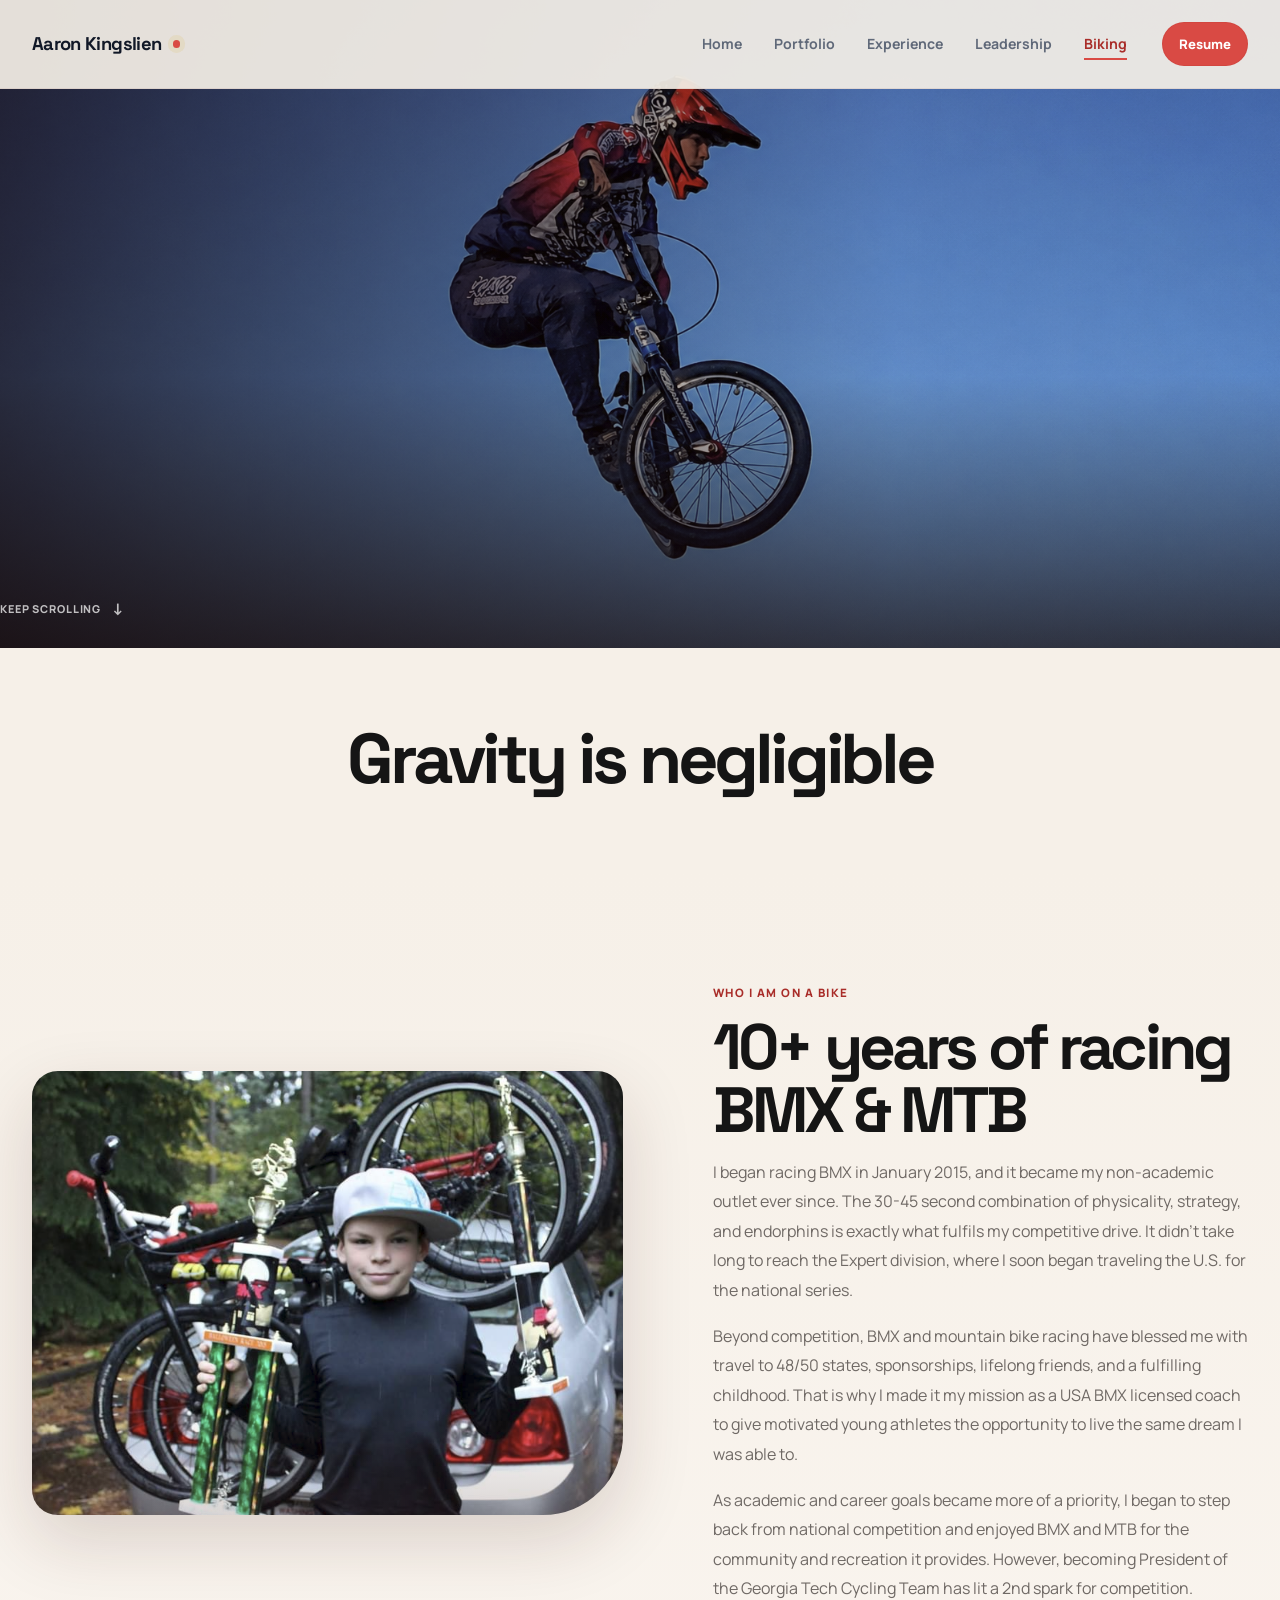
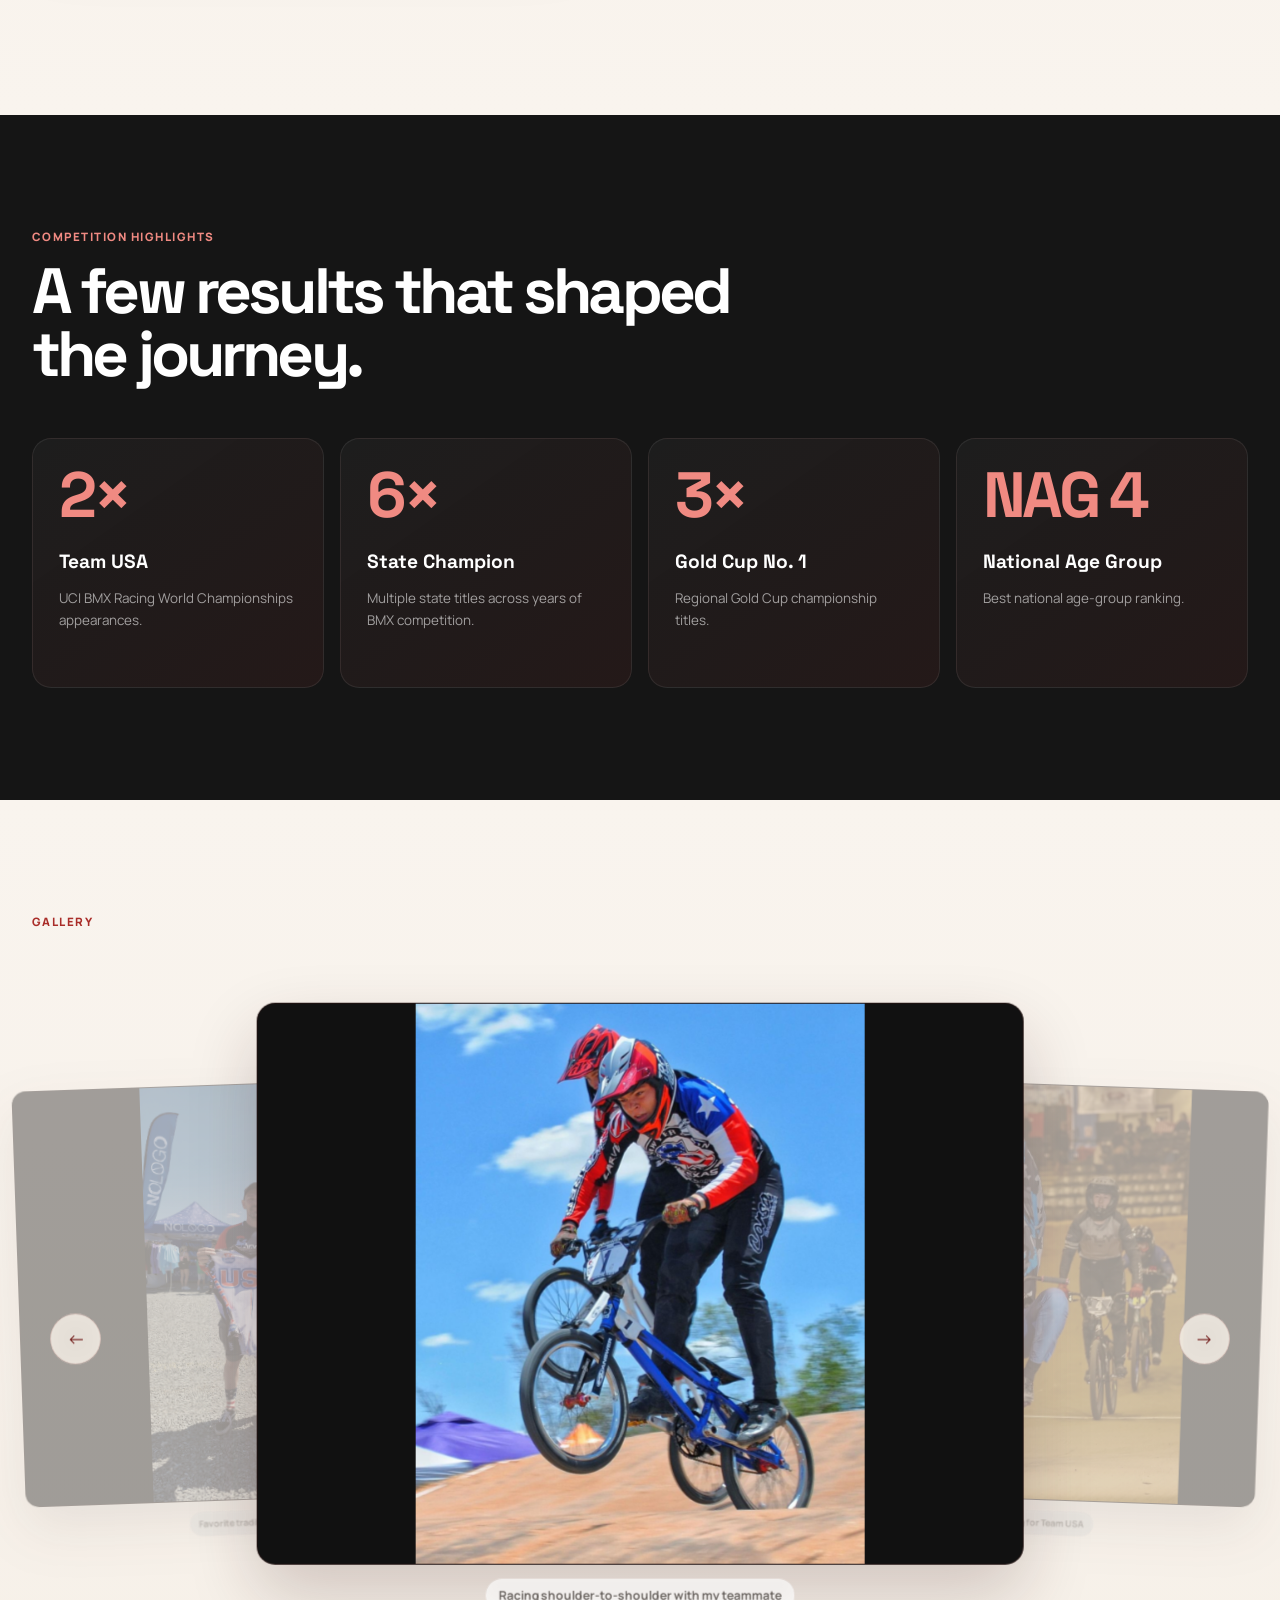
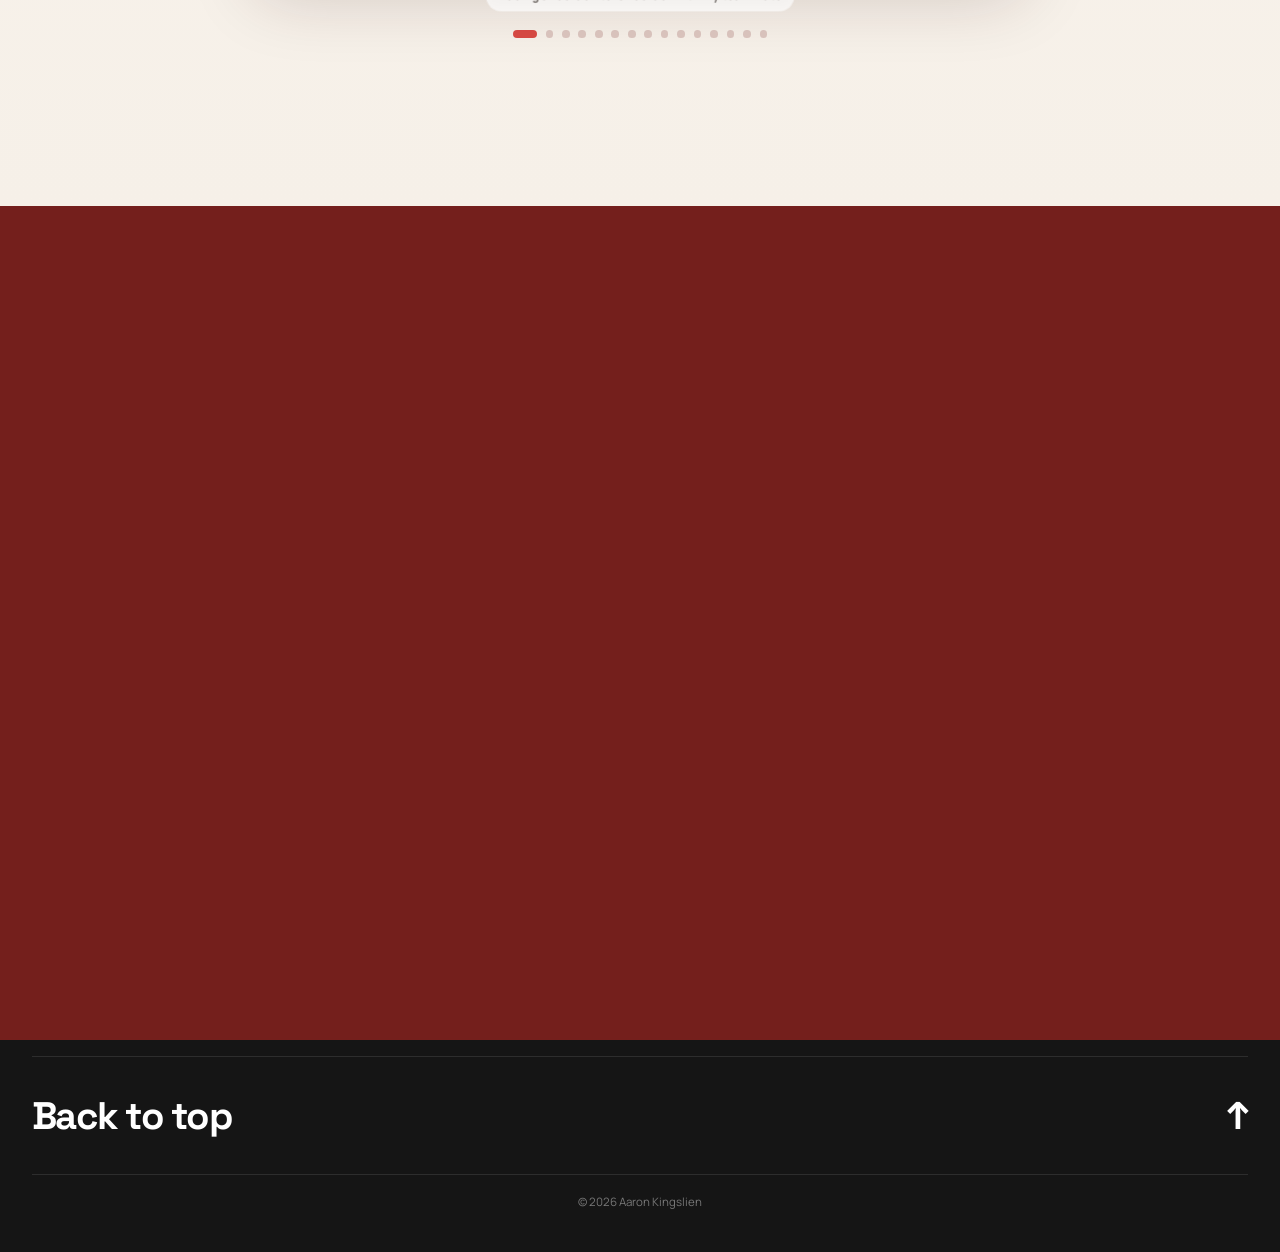
==== commit 9b4667e7: "Fix website copy" ====
--- a/biking/index.html
+++ b/biking/index.html
@@ -152,22 +152,21 @@
                         </h2>
 
                         <p>
-                            I began racing BMX in January 2025, and it became my non-academic
+                            I began racing BMX in January 2015, and it became my non-academic
                             outlet ever since. The 30-45 second combination of physicality, strategy,
-                            and endorphins is exactly what fulfils my competitve drive. It didn't take
+                            and endorphins is exactly what fulfils my competitive drive. It didn't take
                             long to reach the Expert division, where I soon began traveling the U.S.
                             for the national series.
                         </p>
 
                         <p>
                             Beyond competition, BMX and mountain bike racing have blessed me with
-                            travel to 48/50 States, sponsorships, lifelong friends, and a fulfilling childhood.
-                            That is why I made it my mission as a USA BMX licensed coach to give
-                            motivated young athletes to live the same dream I was able to.
-                        </p>
-
-                        <p>
-                            As academic and career goasl became more of a priority, I began to step back
+                            travel to 48/50 states, sponsorships, lifelong friends, and a fulfilling childhood.
+                            That is why I made it my mission as a USA BMX licensed coach to give motivated young
+                            athletes the opportunity to live the same dream I was able to.
+
+                        <p>
+                            As academic and career goals became more of a priority, I began to step back
                             from national competition and enjoyed BMX and MTB for the community and
                             recreation it provides. However, becoming President of the Georgia Tech
                             Cycling Team has lit a 2nd spark for competition.
@@ -338,7 +337,7 @@
                             </div>
 
                             <figcaption>
-                                Fulfilling a reccomendation after a coaching session
+                                Fulfilling a recommendation after a coaching session
                             </figcaption>
                         </figure>
 
@@ -536,10 +535,10 @@
 
                         <p>
                             When I first started racing the national series, I used
-                            gopro footage to track my race weekends, trying my best to
+                            GoPro footage to track my race weekends, trying my best to
                             capture my greatest wins (and crashes). After a 9 year hiatus,
                             I am finally making my return, documenting my attempt to get back
-                            to where I once in BMX while sharing my journey in collegiate MTB
+                            to where I once was in BMX while sharing my journey in collegiate MTB
                             racing. It is a creative project first and foremost, which is something
                             I do out of the love of the sport and the process of documenting it.
                         </p>
